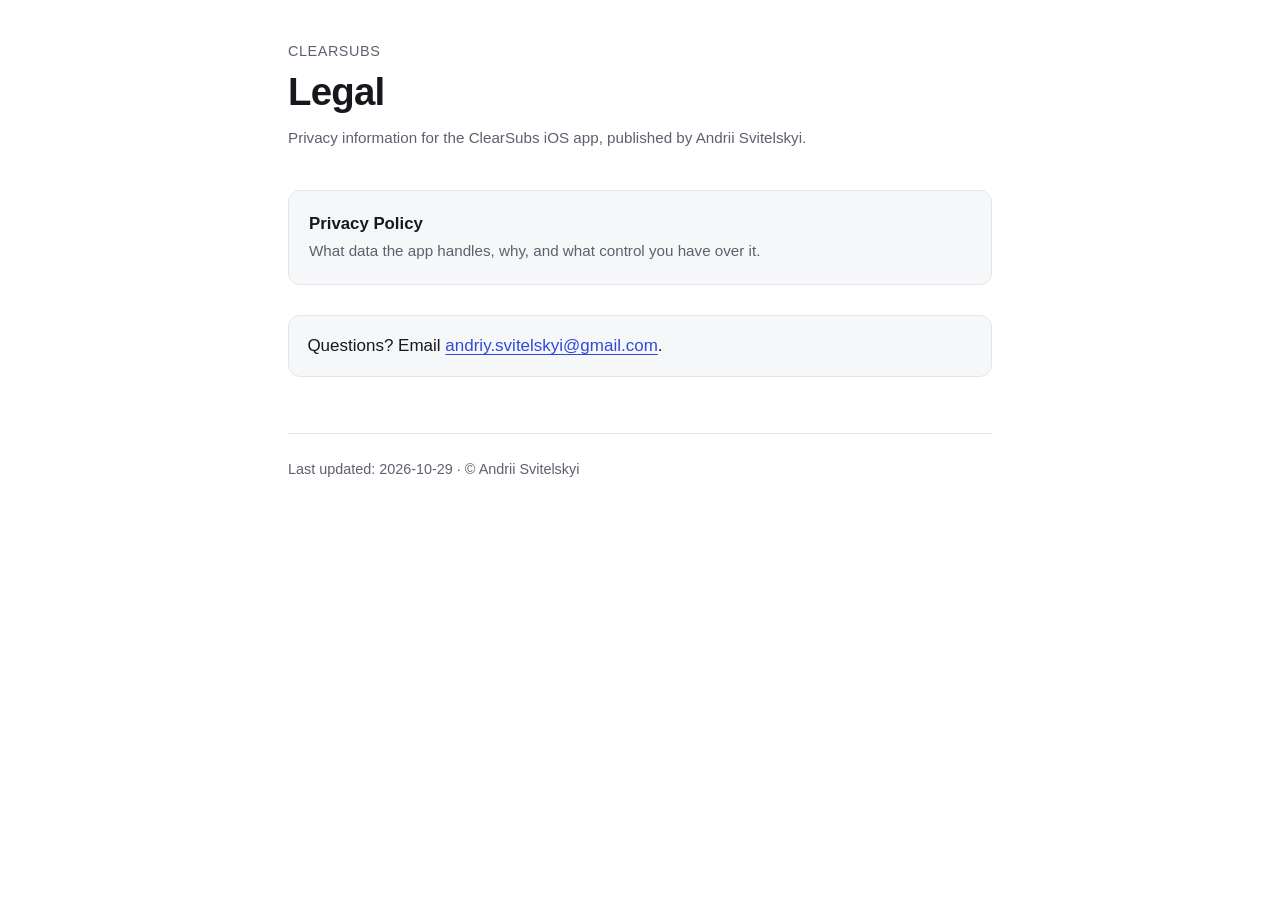
==== index.html @ e4702e24 "Add privacy policy for ClearSubs" ====
<!doctype html>
<html lang="en">
<head>
  <meta charset="utf-8">
  <meta name="viewport" content="width=device-width, initial-scale=1">
  <title>ClearSubs — Legal</title>
  <link rel="stylesheet" href="styles.css">
</head>
<body>
  <header>
    <p class="eyebrow">ClearSubs</p>
    <h1>Legal</h1>
    <p class="meta">Privacy information for the ClearSubs iOS app, published by Andrii Svitelskyi.</p>
  </header>

  <main>
    <ul class="card-list">
      <li>
        <a class="card" href="privacy-policy.html">
          <strong>Privacy Policy</strong>
          <span>What data the app handles, why, and what control you have over it.</span>
        </a>
      </li>
    </ul>

    <div class="callout">
      <p>Questions? Email <a href="mailto:andriy.svitelskyi@gmail.com">andriy.svitelskyi@gmail.com</a>.</p>
    </div>
  </main>

  <footer>
    <p>Last updated: 2026-10-29 · © Andrii Svitelskyi</p>
  </footer>
</body>
</html>
---- styles.css ----
/* Спільні стилі сторінок legal-сайту.
   Один файл, без зовнішніх залежностей і без шрифтів з CDN: сторінка відкривається
   у внутрішньому браузері апки, тому мусить рендеритись швидко й офлайн-дружньо.
   Світла й темна теми — за системною темою читача. */

:root {
  --bg: #ffffff;
  --surface: #f6f7f9;
  --text: #16181d;
  --text-secondary: #5b616e;
  --border: #e2e5ea;
  --accent: #2f4bd8;
  --radius: 12px;
  --measure: 44rem;
}

@media (prefers-color-scheme: dark) {
  :root {
    --bg: #101216;
    --surface: #191c22;
    --text: #eceef2;
    --text-secondary: #a2a9b8;
    --border: #2a2f38;
    --accent: #90a4ff;
  }
}

* { box-sizing: border-box; }

html {
  -webkit-text-size-adjust: 100%;
  scroll-behavior: smooth;
}

body {
  margin: 0;
  padding: 2.5rem 1.25rem 4rem;
  background: var(--bg);
  color: var(--text);
  font: 400 17px/1.65 -apple-system, BlinkMacSystemFont, "Segoe UI", Roboto, Helvetica, Arial, sans-serif;
  -webkit-font-smoothing: antialiased;
}

main, header, footer { max-width: var(--measure); margin: 0 auto; }

header { margin-bottom: 2.5rem; }

.eyebrow {
  margin: 0 0 0.35rem;
  color: var(--text-secondary);
  font-size: 0.9rem;
  letter-spacing: 0.04em;
  text-transform: uppercase;
}

h1 {
  margin: 0 0 0.6rem;
  font-size: clamp(1.75rem, 5vw, 2.4rem);
  line-height: 1.2;
  letter-spacing: -0.02em;
}

h2 {
  margin: 2.5rem 0 0.75rem;
  font-size: 1.3rem;
  line-height: 1.3;
  letter-spacing: -0.01em;
}

h3 {
  margin: 1.75rem 0 0.5rem;
  font-size: 1.05rem;
}

p, li { color: var(--text); }
p { margin: 0 0 1rem; }
ul, ol { margin: 0 0 1rem; padding-left: 1.35rem; }
li { margin-bottom: 0.4rem; }

a { color: var(--accent); text-decoration: underline; text-underline-offset: 0.15em; }
a:hover { text-decoration-thickness: 2px; }

.meta {
  margin: 0;
  color: var(--text-secondary);
  font-size: 0.95rem;
}

.callout {
  margin: 1.5rem 0;
  padding: 1rem 1.15rem;
  background: var(--surface);
  border: 1px solid var(--border);
  border-radius: var(--radius);
}

.callout p:last-child, .callout ul:last-child { margin-bottom: 0; }

.card-list {
  display: grid;
  gap: 0.75rem;
  margin: 2rem 0 0;
  padding: 0;
  list-style: none;
}

.card {
  display: block;
  padding: 1.15rem 1.25rem;
  background: var(--surface);
  border: 1px solid var(--border);
  border-radius: var(--radius);
  color: var(--text);
  text-decoration: none;
}

.card strong { display: block; font-size: 1.05rem; }
.card span { color: var(--text-secondary); font-size: 0.95rem; }

.table-wrap { overflow-x: auto; margin: 1rem 0 1.5rem; }

table {
  width: 100%;
  min-width: 32rem;
  border-collapse: collapse;
  font-size: 0.95rem;
}

th, td {
  padding: 0.6rem 0.75rem;
  border-bottom: 1px solid var(--border);
  text-align: left;
  vertical-align: top;
}

th { color: var(--text-secondary); font-weight: 600; }

footer {
  margin-top: 3.5rem;
  padding-top: 1.5rem;
  border-top: 1px solid var(--border);
  color: var(--text-secondary);
  font-size: 0.9rem;
}

footer p { color: inherit; }
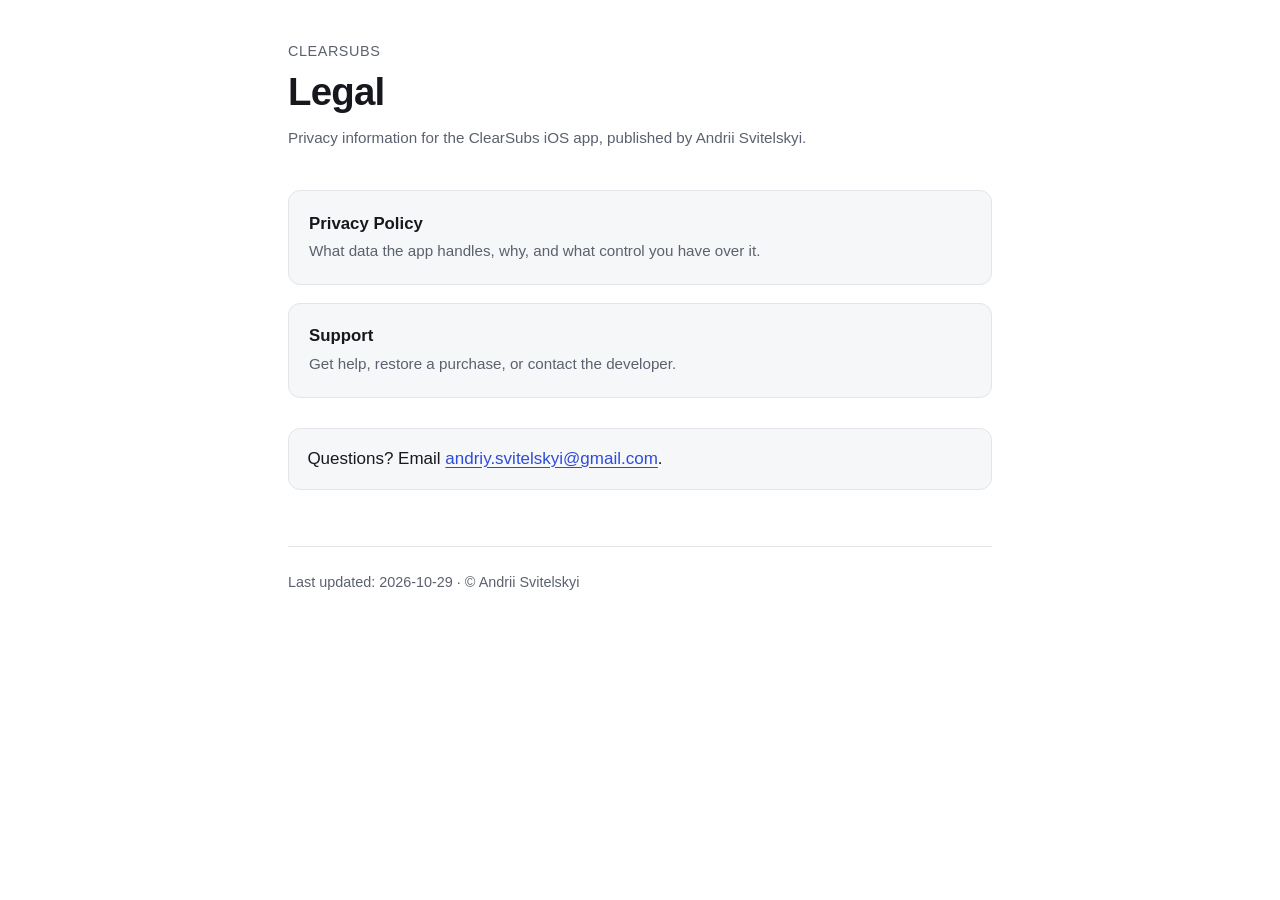
==== commit fe19e98b: "Add support page and make logo requests precise in the privacy policy" ====
--- a/index.html
+++ b/index.html
@@ -21,6 +21,12 @@
           <span>What data the app handles, why, and what control you have over it.</span>
         </a>
       </li>
+      <li>
+        <a class="card" href="support.html">
+          <strong>Support</strong>
+          <span>Get help, restore a purchase, or contact the developer.</span>
+        </a>
+      </li>
     </ul>
 
     <div class="callout">
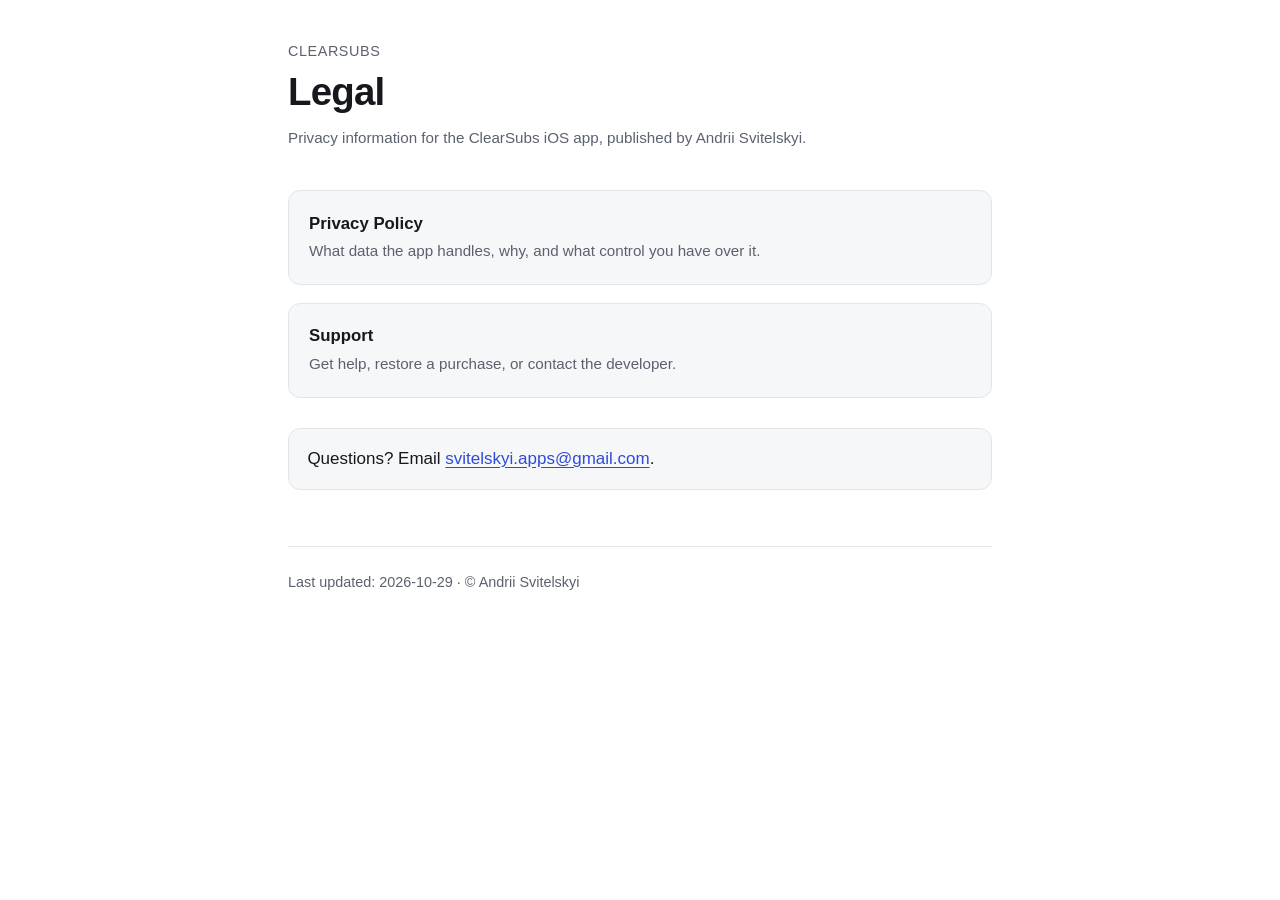
==== commit 80195dfc: "Use svitelskyi.apps@gmail.com as the public contact address Co-Authored-By: Claude Opus 5.5 <noreply" ====
--- a/index.html
+++ b/index.html
@@ -30,7 +30,7 @@
     </ul>
 
     <div class="callout">
-      <p>Questions? Email <a href="mailto:andriy.svitelskyi@gmail.com">andriy.svitelskyi@gmail.com</a>.</p>
+      <p>Questions? Email <a href="mailto:svitelskyi.apps@gmail.com">svitelskyi.apps@gmail.com</a>.</p>
     </div>
   </main>
 
